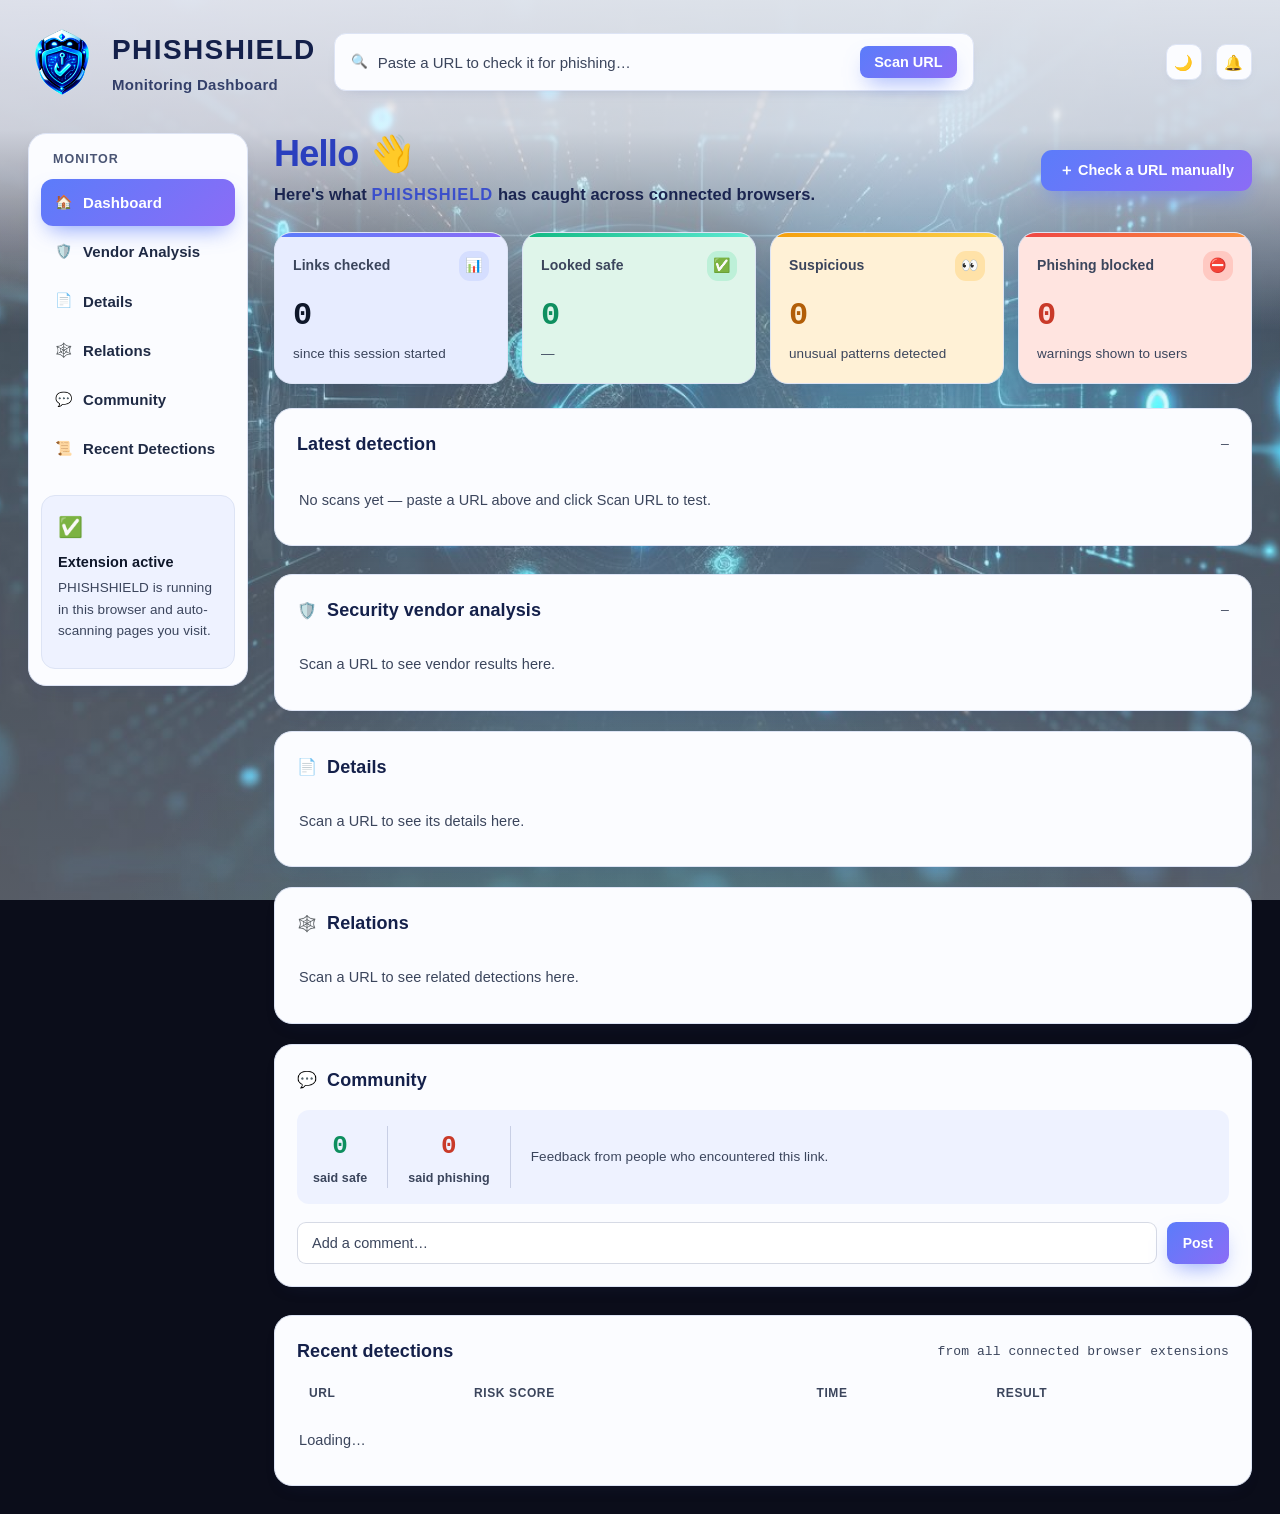
==== public/index.html @ 0e24ddd4 "Fix VirusTotal router and ignore secrets" ====
<!DOCTYPE html>
<html lang="en">
<head>
<meta charset="UTF-8">
<meta name="viewport" content="width=device-width, initial-scale=1">
<title>PhishShield — Monitoring Dashboard</title>
<link rel="icon" type="image/png" href="icons/icon48.png">
<style>
  :root{
    --bg: #F7F8FB;
    --panel: #FFFFFF;
    --panel-soft: #F1F3F8;
    --line: #E6E9F0;
    --text: #23262E;
    --text-dim: #8A90A0;
    --safe: #1FAE7A;
    --safe-bg: #E7F9F1;
    --warn: #E08A1E;
    --warn-bg: #FDF2E0;
    --danger: #E0503E;
    --danger-bg: #FCEAE7;
    --accent: #4C6FE0;
    --accent-bg: #EAEFFD;
    --sans: 'Inter', -apple-system, 'Segoe UI', sans-serif;
    --mono: 'JetBrains Mono', 'SF Mono', Consolas, monospace;
    --shadow: 0 1px 2px rgba(30,34,50,0.04), 0 8px 24px -12px rgba(30,34,50,0.10);
  }
  body.dark{
    --bg: #12131A;
    --panel: #1B1D27;
    --panel-soft: #23252F;
    --line: #2C2F3B;
    --text: #ECEDF3;
    --text-dim: #8B90A3;
    --safe: #3ECF8E;
    --safe-bg: #103826;
    --warn: #F2A93C;
    --warn-bg: #3A2A0E;
    --danger: #FF6B7A;
    --danger-bg: #3A151C;
    --accent: #7C8CF8;
    --accent-bg: #232A4D;
    --shadow: 0 1px 2px rgba(0,0,0,0.2), 0 8px 24px -12px rgba(0,0,0,0.5);
  }
  *{box-sizing:border-box; margin:0; padding:0;}
  body{
    background: var(--bg);
    color: var(--text);
    font-family: var(--sans);
    min-height:100vh;
    padding: 28px;
    -webkit-font-smoothing: antialiased;
    transition: background .2s ease, color .2s ease;
  }
  a{color:inherit;}

  .topbar{
    display:grid;
    grid-template-columns: 1fr minmax(0, 640px) 1fr;
    align-items:center;
    gap:18px;
    margin-bottom:36px;
  }
  .topbar .logo{ justify-self:start; }
  .logo{ display:flex; align-items:center; gap:10px; font-weight:800; font-size:16px; letter-spacing:-0.01em; white-space:nowrap; }

  /* Logo mark: shows your logo.png at full size, no gradient box behind it */
  .logo .mark{
    width:44px; height:44px; border-radius:10px;
    background:none;
    box-shadow:none;
    display:flex; align-items:center; justify-content:center;
    overflow:hidden;
    flex-shrink:0;
  }
  .logo .mark img{
    width:100%; height:100%;
    object-fit:contain;
    padding:0;
    display:block;
  }
  .logo .sub{ font-size:10.5px; font-weight:600; color:var(--text-dim); margin-top:-2px; }

  .search{
    width:100%; display:flex; align-items:center; gap:10px;
    background: var(--panel); border:1.5px solid var(--line); border-radius:12px;
    padding:12px 16px; font-size:13.5px; color: var(--text-dim); box-shadow: var(--shadow);
  }
  .search:focus-within{ border-color: var(--accent); }
  .search input{ flex:1; background:none; border:none; outline:none; color: var(--text); font-size:13.5px; font-family: var(--sans); }
  .search input::placeholder{ color: var(--text-dim); }
  .search button{
    background: var(--accent); color:#fff; border:none; border-radius:8px;
    padding:8px 14px; font-size:12.5px; font-weight:700; cursor:pointer;
  }
  .search button:disabled{ opacity:.6; cursor:default; }
  .topbar-right{ display:flex; align-items:center; gap:14px; justify-self:end; }
  .icon-btn{
    width:36px; height:36px; border-radius:10px; background:var(--panel); border:1.5px solid var(--line);
    display:flex; align-items:center; justify-content:center; font-size:15px; cursor:pointer; box-shadow: var(--shadow);
  }
  .avatar{
    width:36px; height:36px; border-radius:50%; background: linear-gradient(135deg,#6C8CF5,#4C6FE0);
    display:flex; align-items:center; justify-content:center; font-family:var(--mono); font-size:11px; font-weight:700; color:#fff;
  }

  .notif-wrap{ position:relative; }
  #notif-bell{ position:relative; }
  .notif-badge{
    position:absolute; top:-4px; right:-4px; min-width:16px; height:16px; padding:0 4px;
    border-radius:8px; background:var(--danger); color:#fff; font-size:9.5px; font-weight:800;
    display:flex; align-items:center; justify-content:center; line-height:1; box-shadow:0 0 0 2px var(--panel);
  }
  .notif-dropdown{
    display:none; position:absolute; top:44px; right:0; width:300px; max-height:380px; overflow-y:auto;
    background:var(--panel); border:1px solid var(--line); border-radius:14px; box-shadow:var(--shadow);
    z-index:50; padding:8px;
  }
  .notif-dropdown.open{ display:block; }
  .notif-hd{ font-size:10.5px; font-weight:800; color:var(--text-dim); text-transform:uppercase; letter-spacing:.05em; padding:6px 8px 10px 8px; }
  .notif-item{ display:flex; gap:10px; align-items:flex-start; padding:8px; border-radius:10px; cursor:pointer; }
  .notif-item:hover{ background:var(--panel-soft); }
  .notif-dot{ width:8px; height:8px; border-radius:50%; margin-top:5px; flex-shrink:0; }
  .notif-dot.safe{ background:var(--safe); }
  .notif-dot.warn{ background:var(--warn); }
  .notif-dot.danger{ background:var(--danger); }
  .notif-body{ min-width:0; }
  .notif-url{ font-family:var(--mono); font-size:11.5px; word-break:break-all; color:var(--text); }
  .notif-meta{ font-size:10.5px; color:var(--text-dim); margin-top:2px; }

  .layout{ display:grid; grid-template-columns: 220px 1fr; gap:26px; }

  .nav{ display:flex; flex-direction:column; gap:2px; }
  .nav-label{ font-size:10.5px; text-transform:uppercase; letter-spacing:0.09em; color: var(--text-dim); margin: 16px 0 8px 12px; font-weight:700; }
  .nav-label:first-child{ margin-top:0; }
  .nav-item{ display:flex; align-items:center; gap:10px; padding:10px 12px; border-radius:10px; font-size:13.5px; font-weight:500; color: var(--text-dim); cursor:pointer; }
  .nav-item .ic{ font-size:14px; width:18px; text-align:center; }
  .nav-item.active{ background: var(--accent-bg); color: var(--accent); font-weight:700; }
  .nav-item:hover:not(.active){ background: var(--panel-soft); color: var(--text); }

  .helper-card{
    margin-top:20px; padding:16px; border-radius:14px;
    background: linear-gradient(160deg, var(--accent-bg), var(--panel-soft)); border:1px solid var(--line);
  }
  .helper-card .emoji{ font-size:20px; margin-bottom:8px; }
  .helper-card .t{ font-size:12.5px; font-weight:700; margin-bottom:4px; color: var(--text); }
  .helper-card .d{ font-size:11.5px; color:var(--text-dim); line-height:1.5; margin-bottom:10px; }
  .helper-card button{ width:100%; padding:8px; border-radius:8px; border:none; background: var(--accent); color:#fff; font-size:12px; font-weight:600; cursor:pointer; }

  .main{ display:flex; flex-direction:column; gap:28px; }
  #dashboard-top{ display:flex; flex-direction:column; gap:24px; }

  .welcome{ display:flex; align-items:center; justify-content:space-between; gap:16px; }
  .welcome h1{ font-size:20px; font-weight:800; letter-spacing:-0.01em; }
  .welcome p{ font-size:13px; color:var(--text-dim); margin-top:3px; }
  .cta-btn{
    padding:11px 18px; border-radius:11px; border:none; background: var(--accent); color:#fff;
    font-size:13.5px; font-weight:700; cursor:pointer; box-shadow: 0 6px 16px -6px rgba(76,111,224,0.6);
  }

  .stat-row{ display:grid; grid-template-columns: repeat(4, 1fr); gap:14px; }
  .stat{ background: var(--panel); border:1px solid var(--line); border-radius:14px; padding:18px; box-shadow: var(--shadow); }
  .stat .top-row{ display:flex; align-items:center; justify-content:space-between; margin-bottom:10px; }
  .stat .lbl{ font-size:12px; color:var(--text-dim); font-weight:600; }
  .stat .badge{ width:30px; height:30px; border-radius:9px; display:flex; align-items:center; justify-content:center; font-size:14px; }
  .stat.total .badge{ background: var(--accent-bg); }
  .stat.safe .badge{ background: var(--safe-bg); }
  .stat.warn .badge{ background: var(--warn-bg); }
  .stat.danger .badge{ background: var(--danger-bg); }
  .stat .val{ font-family:var(--mono); font-size:25px; font-weight:800; }
  .stat.safe .val{ color: var(--safe); }
  .stat.warn .val{ color: var(--warn); }
  .stat.danger .val{ color: var(--danger); }
  .stat .sub{ font-size:11.5px; color:var(--text-dim); margin-top:4px; }

  .panel{ background: var(--panel); border:1px solid var(--line); border-radius:16px; padding:22px; box-shadow: var(--shadow); scroll-margin-top: 20px; }
  .panel-hd{ display:flex; align-items:center; justify-content:space-between; margin-bottom:18px; }
  .panel-hd h2{ font-size:15px; font-weight:800; }
  .panel-hd .meta{ font-size:11.5px; color:var(--text-dim); font-family:var(--mono); }

  .empty-state{ font-size:12.5px; color: var(--text-dim); padding: 10px 2px; }

  .report-grid{ display:grid; grid-template-columns: 190px 1fr; gap:26px; }
  .ring-wrap{ display:flex; flex-direction:column; align-items:center; gap:12px; }
  .ring{ position:relative; width:148px; height:148px; }
  .ring svg{ transform: rotate(-90deg); }
  .ring-txt{ position:absolute; inset:0; display:flex; flex-direction:column; align-items:center; justify-content:center; }
  .ring-txt .n{ font-family:var(--mono); font-size:23px; font-weight:800; }
  .ring-txt .d{ font-size:10px; color:var(--text-dim); margin-top:2px; text-align:center; }
  .verdict{ font-size:12px; font-weight:700; padding:6px 14px; border-radius:20px; }

  .url-meta{ display:flex; flex-direction:column; gap:12px; }
  .url-meta .name{ font-family:var(--mono); font-size:13.5px; font-weight:700; word-break:break-all; background:var(--panel-soft); padding:10px 14px; border-radius:10px; }
  .ai-box{
    font-size:12.5px; color: var(--text); background: var(--accent-bg); border-radius:10px; padding:12px 14px; line-height:1.55;
    border-left:3px solid var(--accent);
  }
  .ai-box .ai-tag{ font-size:10px; font-weight:800; color:var(--accent); text-transform:uppercase; letter-spacing:.05em; margin-bottom:5px; display:block; }

  .kv-grid{ display:grid; grid-template-columns: 1fr 1fr; gap:10px 24px; margin-top:2px; }
  .kv{ display:flex; flex-direction:column; gap:3px; }
  .kv .k{ font-size:10.5px; color:var(--text-dim); text-transform:uppercase; letter-spacing:.04em; font-weight:600; }
  .kv .v{ font-family:var(--mono); font-size:12.5px; color:var(--text); word-break:break-all; }

  .tags{ display:flex; gap:6px; flex-wrap:wrap; }
  .tag{ font-size:10.5px; font-weight:600; padding:4px 10px; border-radius:7px; background: var(--panel-soft); color:var(--text-dim); }
  .tag.flag{ background: var(--danger-bg); color: var(--danger); }

  .section-list{ display:flex; flex-direction:column; gap:20px; }
  .section-block{ background: var(--panel); border:1px solid var(--line); border-radius:16px; padding:22px; box-shadow: var(--shadow); scroll-margin-top: 20px; }
  .page-hidden{ display:none !important; }
  .section-block-hd{ display:flex; align-items:center; gap:10px; margin-bottom:16px; }
  .section-block-hd .ic{ font-size:16px; }
  .section-block-hd h2{ font-size:15px; font-weight:800; }
  .section-block-hd .meta{ font-size:11.5px; color:var(--text-dim); font-family:var(--mono); margin-left:auto; }

  .engine-grid{ display:grid; grid-template-columns: repeat(3, 1fr); gap:10px; }
  .engine{ background: var(--panel-soft); border-radius:11px; padding:12px 14px; display:flex; align-items:center; justify-content:space-between; gap:8px; }
  .engine .ename{ font-size:12.5px; font-weight:600; color: var(--text); }
  .engine .estatus{ font-family:var(--mono); font-size:10.5px; font-weight:600; }
  .engine.clean{ background: var(--safe-bg); }
  .engine.clean .estatus{ color: var(--safe); }
  .engine.flagged{ background: var(--danger-bg); }
  .engine.flagged .estatus{ color: var(--danger); }
  .engine.unrated .estatus{ color: var(--text-dim); }

  .community-summary{ display:flex; align-items:center; gap:20px; padding:16px; background: var(--panel-soft); border-radius:12px; margin-bottom:18px; }
  .vote-box{ text-align:center; }
  .vote-box .n{ font-family:var(--mono); font-size:22px; font-weight:800; }
  .vote-box.up .n{ color: var(--safe); }
  .vote-box.down .n{ color: var(--danger); }
  .vote-box .l{ font-size:10.5px; color:var(--text-dim); font-weight:600; margin-top:2px; }
  .vote-divider{ width:1px; align-self:stretch; background:var(--line); }
  .community-note{ font-size:12px; color:var(--text-dim); line-height:1.5; }
  .comment{ display:flex; gap:12px; padding:14px 0; border-bottom:1px solid var(--line); }
  .comment:last-child{ border-bottom:none; padding-bottom:0; }
  .comment .cav{ width:32px; height:32px; border-radius:50%; flex-shrink:0; display:flex; align-items:center; justify-content:center; font-family:var(--mono); font-size:10.5px; font-weight:700; color:#fff; }
  .comment .body{ flex:1; }
  .comment .hd{ display:flex; align-items:center; gap:8px; margin-bottom:4px; }
  .comment .who{ font-size:12.5px; font-weight:700; }
  .comment .when{ font-size:11px; color:var(--text-dim); }
  .comment .txt{ font-size:12.5px; color:var(--text); line-height:1.5; }
  .comment-form{ display:flex; gap:10px; margin-top:16px; }
  .comment-form input{ flex:1; padding:10px 14px; border-radius:9px; border:1.5px solid var(--line); font-size:12.5px; font-family:var(--sans); outline:none; }
  .comment-form input:focus{ border-color: var(--accent); }
  .comment-form button{ background: var(--accent); color:#fff; border:none; border-radius:9px; padding:0 16px; font-size:12.5px; font-weight:700; cursor:pointer; }

  .details-grid{ display:grid; grid-template-columns: 1fr 1fr; gap:14px 32px; }
  .detail-row{ display:flex; justify-content:space-between; gap:16px; padding:11px 0; border-bottom:1px solid var(--line); }
  .detail-row .k{ font-size:12.5px; color:var(--text-dim); font-weight:600; }
  .detail-row .v{ font-size:12.5px; font-family:var(--mono); text-align:right; word-break:break-all; }
  .section-sub{ font-size:12.5px; font-weight:800; color:var(--text); margin:20px 0 10px; }
  .section-sub:first-child{ margin-top:0; }

  .relation-group{ margin-bottom:18px; }
  .relation-group:last-child{ margin-bottom:0; }
  .relation-hd{ display:flex; align-items:center; justify-content:space-between; margin-bottom:10px; }
  .relation-hd .t{ font-size:12.5px; font-weight:700; }
  .relation-hd .c{ font-size:11px; color:var(--text-dim); background:var(--panel-soft); padding:2px 9px; border-radius:20px; font-weight:600; }
  .rel-item{ display:flex; align-items:center; justify-content:space-between; padding:11px 14px; background: var(--panel-soft); border-radius:10px; margin-bottom:6px; }
  .rel-item .left{ display:flex; align-items:center; gap:10px; font-size:12px; font-family:var(--mono); }
  .rel-item .ic{ font-size:14px; }
  .rel-item .badge{ font-size:10.5px; font-weight:700; padding:3px 9px; border-radius:20px; }

  table{ width:100%; border-collapse: collapse; }
  th{ text-align:left; font-size:10.5px; text-transform:uppercase; letter-spacing:.05em; color:var(--text-dim); font-weight:700; padding:0 12px 12px 12px; }
  td{ padding:13px 12px; font-size:12.5px; vertical-align:middle; }
  tbody tr:hover{ background: var(--panel-soft); cursor:pointer; }
  td.mono{ font-family:var(--mono); color:var(--text-dim); font-size:11px; }
  .pill{ display:inline-flex; align-items:center; gap:6px; font-family:var(--mono); font-size:11px; font-weight:700; padding:4px 10px; border-radius:20px; }
  .pill .icn{ width:6px; height:6px; border-radius:50%; }
  .pill.safe{ background: var(--safe-bg); color:var(--safe); }
  .pill.safe .icn{ background:var(--safe); }
  .pill.warn{ background: var(--warn-bg); color:var(--warn); }
  .pill.warn .icn{ background:var(--warn); }
  .pill.danger{ background: var(--danger-bg); color:var(--danger); }
  .pill.danger .icn{ background:var(--danger); }
  tbody tr.selected{ background: var(--accent-bg); }

  .empty-tip{ display:flex; align-items:center; gap:10px; font-size:12px; color: var(--text-dim); background: var(--panel-soft); border-radius:10px; padding:12px 14px; margin-top:14px; }

  @media (max-width: 880px){
    .topbar{ grid-template-columns: 1fr auto; }
    .topbar .search{ grid-column: 1 / -1; grid-row: 2; }
    .layout{ grid-template-columns: 1fr; }
    .nav{ flex-direction:row; overflow-x:auto; }
    .helper-card{ display:none; }
    .report-grid, .details-grid{ grid-template-columns: 1fr; }
    .engine-grid{ grid-template-columns: 1fr 1fr; }
    .stat-row{ grid-template-columns: 1fr 1fr; }
    .welcome{ flex-direction:column; align-items:flex-start; gap:12px; }
  }

  /* ===== Wallpaper + light / dark glass theme ===== */
  html{ background:#0b0d1a; }

  /* LIGHT theme values */
  :root{
    --on-bg:#1B2233;  --on-bg-dim:#56607A;
    --veil-top:rgba(244,247,255,0.55);  --veil-bot:rgba(226,234,252,0.85);
    --glass:rgba(255,255,255,0.58);     --glass-line:rgba(255,255,255,0.80);
    --glass-shadow:0 12px 32px -16px rgba(30,50,110,0.40);
    --dropdown:rgba(255,255,255,0.95);
    --line:rgba(60,80,140,0.15);
    --panel-soft:rgba(76,111,224,0.07);
    --safe-bg:rgba(31,174,122,0.14);  --warn-bg:rgba(224,138,30,0.15);
    --danger-bg:rgba(224,80,62,0.13); --accent-bg:rgba(76,111,224,0.13);
    --nav-hover:rgba(76,111,224,0.10);
    --nav-active-bg:rgba(76,111,224,0.16); --nav-active:#3555C8;
  }
  /* DARK theme values */
  body.dark{
    --on-bg:#F2F3FA;  --on-bg-dim:#B7BCD2;
    --veil-top:rgba(5,9,20,0.30);  --veil-bot:rgba(5,9,20,0.72);
    --glass:rgba(14,19,34,0.55);   --glass-line:rgba(255,255,255,0.14);
    --glass-shadow:0 14px 34px -14px rgba(0,0,0,0.65);
    --dropdown:rgba(18,22,38,0.96);
    --line:rgba(255,255,255,0.13);
    --panel-soft:rgba(255,255,255,0.06);
    --safe-bg:rgba(62,207,142,0.16);  --warn-bg:rgba(242,169,60,0.16);
    --danger-bg:rgba(255,107,122,0.16); --accent-bg:rgba(124,140,248,0.20);
    --nav-hover:rgba(255,255,255,0.08);
    --nav-active-bg:rgba(124,140,248,0.22); --nav-active:#ffffff;
  }

  /* The wallpaper: body itself must be transparent or it hides the image */
  body{ background:transparent; }
  body::before{
    content:""; position:fixed; inset:0; z-index:-1;
    background:
      linear-gradient(180deg, var(--veil-top) 0%, var(--veil-bot) 100%),
      url('icons/bgg_db.jpg') center / cover no-repeat;
    transition:background .3s ease;
  }

  /* Text that sits directly on the wallpaper */
  .logo, .welcome h1{ color:var(--on-bg); }
  .logo .sub, .welcome p, .nav-label, .nav-item{ color:var(--on-bg-dim); }
  .nav-item:hover:not(.active){ background:var(--nav-hover); color:var(--on-bg); }
  .nav-item.active{
    background:var(--nav-active-bg); color:var(--nav-active);
    box-shadow:inset 0 0 0 1px var(--glass-line);
  }

  /* Frosted glass surfaces */
  .stat, .panel, .section-block, .search, .icon-btn, .helper-card{
    background:var(--glass);
    border:1px solid var(--glass-line);
    box-shadow:var(--glass-shadow), inset 0 1px 0 rgba(255,255,255,0.18);
    -webkit-backdrop-filter:blur(18px) saturate(150%);
    backdrop-filter:blur(18px) saturate(150%);
  }
  .stat, .panel, .section-block{ border-radius:18px; }
  .stat{ transition:transform .18s ease; }
  .stat:hover{ transform:translateY(-2px); }
  .helper-card{ margin-top:20px; }
  .notif-dropdown{
    background:var(--dropdown); border:1px solid var(--glass-line);
    -webkit-backdrop-filter:blur(18px); backdrop-filter:blur(18px);
  }

  /* Numbers */
  body.dark .stat.safe .val{ text-shadow:0 0 18px rgba(62,207,142,0.45); }
  body.dark .stat.warn .val{ text-shadow:0 0 18px rgba(242,169,60,0.40); }
  body.dark .stat.danger .val{ text-shadow:0 0 18px rgba(255,107,122,0.45); }

  /* Inputs and buttons */
  .search:focus-within{ border-color:var(--accent); box-shadow:0 0 0 4px var(--accent-bg), var(--glass-shadow); }
  .comment-form input{ background:var(--panel-soft); color:var(--text); border-color:var(--line); }
  .comment-form input::placeholder{ color:var(--text-dim); }
  .search button, .cta-btn, .comment-form button, .helper-card button{
    background:linear-gradient(135deg,#7C8CF8,#4C6FE0);
    box-shadow:0 6px 18px -6px rgba(76,111,224,0.7);
    transition:filter .15s ease, transform .15s ease;
  }
  .search button:hover, .cta-btn:hover, .comment-form button:hover, .helper-card button:hover{
    filter:brightness(1.08); transform:translateY(-1px);
  }
  *{ scrollbar-width:thin; scrollbar-color:var(--line) transparent; }

  @supports not ((backdrop-filter:blur(1px)) or (-webkit-backdrop-filter:blur(1px))){
    .stat, .panel, .section-block, .search, .icon-btn, .helper-card{ background:var(--dropdown); }
  }
  /* ===== Readability: clearer, bigger, higher-contrast text ===== */
  body{ font-size:15px; line-height:1.55; letter-spacing:0.005em; }

  /* Stronger contrast for secondary text */
  :root{
    --text:#141A2A;  --text-dim:#465066;
    --on-bg:#111827; --on-bg-dim:#3A4560;
    --glass:rgba(255,255,255,0.74);
  }
  body.dark{
    --text:#F5F7FC;  --text-dim:#C3C9DC;
    --on-bg:#FFFFFF; --on-bg-dim:#D5DAEA;
    --glass:rgba(11,16,30,0.70);
  }
  body.dark .logo, body.dark .welcome h1, body.dark .welcome p,
  body.dark .nav-label, body.dark .nav-item{ text-shadow:0 1px 8px rgba(0,0,0,0.65); }

  /* Header and sidebar */
  .logo{ font-size:18px; }
  .logo .sub{ font-size:12.5px; font-weight:600; }
  .nav-label{ font-size:12.5px; letter-spacing:0.08em; }
  .nav-item{ font-size:15px; font-weight:600; padding:12px 14px; }
  .nav-item.active{ font-weight:800; }
  .search input{ font-size:15px; }
  .search button, .cta-btn{ font-size:14.5px; }
  .helper-card .t{ font-size:14.5px; }
  .helper-card .d{ font-size:13.5px; line-height:1.6; }

  /* Greeting */
  .welcome h1{ font-size:28px; }
  .welcome p{ font-size:15.5px; }

  /* Stat cards */
  .stat .lbl{ font-size:14px; font-weight:700; }
  .stat .val{ font-size:32px; }
  .stat .sub{ font-size:13.5px; }

  /* Panels and sections */
  .panel-hd h2, .section-block-hd h2{ font-size:18px; }
  .panel-hd .meta, .section-block-hd .meta{ font-size:13px; }
  .empty-state{ font-size:14.5px; padding:12px 2px; }
  .empty-tip{ font-size:13.5px; }

  /* Report / details */
  .verdict{ font-size:14px; }
  .url-meta .name{ font-size:15px; }
  .ai-box{ font-size:14.5px; line-height:1.65; }
  .ai-box .ai-tag{ font-size:12px; }
  .kv .k{ font-size:12px; }
  .kv .v{ font-size:14px; }
  .tag{ font-size:12.5px; padding:5px 11px; }
  .detail-row .k, .detail-row .v{ font-size:14px; }
  .section-sub{ font-size:14.5px; }
  .relation-hd .t{ font-size:14.5px; }
  .relation-hd .c{ font-size:12.5px; }
  .rel-item .left{ font-size:13.5px; }
  .rel-item .badge{ font-size:12px; }

  /* Vendors */
  .engine .ename{ font-size:14px; }
  .engine .estatus{ font-size:12.5px; }

  /* Community */
  .vote-box .n{ font-size:26px; }
  .vote-box .l{ font-size:12.5px; }
  .community-note{ font-size:13.5px; }
  .comment .who{ font-size:14px; }
  .comment .when{ font-size:12.5px; }
  .comment .txt{ font-size:14.5px; line-height:1.6; }
  .comment-form input{ font-size:14.5px; padding:12px 14px; }
  .comment-form button{ font-size:14px; }

  /* Table */
  th{ font-size:12px; padding-bottom:14px; }
  td{ font-size:14px; padding:15px 12px; }
  td.mono{ font-size:13px; }
  .pill{ font-size:12.5px; padding:5px 12px; }

  /* Notifications */
  .notif-hd{ font-size:12px; }
  .notif-url{ font-size:13px; }
  .notif-meta{ font-size:12px; }

  /* Keyboard focus is clearly visible */
  button:focus-visible, input:focus-visible, .nav-item:focus-visible, .icon-btn:focus-visible{
    outline:3px solid var(--accent); outline-offset:2px;
  }

  /* ===== Light theme: clear, high-contrast, easy to read ===== */
  body:not(.dark){
    --veil-top:rgba(246,249,255,0.72);  --veil-bot:rgba(232,238,250,0.90);
    --glass:rgba(255,255,255,0.94);     --glass-line:rgba(30,50,110,0.14);
    --glass-shadow:0 6px 20px -8px rgba(30,50,110,0.28);
    --line:rgba(30,50,110,0.18);
    --text:#0F172A;   --text-dim:#3B455C;
    --on-bg:#0F172A;  --on-bg-dim:#2B3550;
    --panel-soft:#EDF1FB;
    --accent:#3556D6;  --accent-bg:#E3EAFE;
    --safe:#0E8F5F;    --safe-bg:#DDF5EB;
    --warn:#B25E08;    --warn-bg:#FCEBD0;
    --danger:#C93A29;  --danger-bg:#FBE1DC;
  }

  /* Sidebar becomes its own solid card so links are easy to read */
  body:not(.dark) .nav{
    align-self:start;
    background:var(--glass);
    border:1px solid var(--glass-line);
    border-radius:18px;
    padding:16px 12px;
    box-shadow:var(--glass-shadow);
  }
  body:not(.dark) .nav-label{ color:#4A5574; }
  body:not(.dark) .nav-item{ color:#1F2A44; }
  body:not(.dark) .nav-item:hover:not(.active){ background:#E9EEFC; color:#0F172A; }
  body:not(.dark) .nav-item.active{
    background:#3556D6; color:#FFFFFF; box-shadow:0 6px 14px -6px rgba(53,86,214,0.7);
  }
  body:not(.dark) .helper-card{
    background:var(--panel-soft); box-shadow:none;
    -webkit-backdrop-filter:none; backdrop-filter:none;
  }
  .nav-item .ic{ opacity:1; }

  /* Header text on the wallpaper */
  body:not(.dark) .logo, body:not(.dark) .welcome h1{ color:#0F172A; text-shadow:none; }
  body:not(.dark) .logo .sub, body:not(.dark) .welcome p{ color:#2B3550; text-shadow:none; }

  /* Cards, buttons, badges */
  body:not(.dark) .stat, body:not(.dark) .panel, body:not(.dark) .section-block{
    -webkit-backdrop-filter:blur(8px); backdrop-filter:blur(8px);
  }
  body:not(.dark) .search, body:not(.dark) .icon-btn{ background:#FFFFFF; border-color:var(--glass-line); }
  body:not(.dark) .search button, body:not(.dark) .cta-btn,
  body:not(.dark) .comment-form button, body:not(.dark) .helper-card button{
    background:#3556D6; color:#FFFFFF; box-shadow:0 6px 14px -6px rgba(53,86,214,0.6);
  }
  body:not(.dark) .stat .badge{ box-shadow:inset 0 0 0 1px var(--line); }
  body:not(.dark) .notif-badge{ box-shadow:0 0 0 2px #FFFFFF; }
  body:not(.dark) .comment-form input{ background:#FFFFFF; border-color:var(--line); }
  body:not(.dark) tbody tr:hover{ background:var(--panel-soft); }

  /* ===== Dark theme: lighter, brighter, easier to see ===== */
  body.dark{
    --veil-top:rgba(8,20,44,0.10);   --veil-bot:rgba(6,14,32,0.50);
    --glass:rgba(34,54,100,0.52);    --glass-line:rgba(150,190,255,0.30);
    --glass-shadow:0 12px 30px -12px rgba(0,10,40,0.60), 0 0 0 1px rgba(90,150,255,0.06);
    --line:rgba(150,190,255,0.22);
    --panel-soft:rgba(140,180,255,0.12);
    --dropdown:rgba(22,36,72,0.97);
    --accent:#8FA3FF;
    --safe:#4FE3A6;  --warn:#FFC061;  --danger:#FF8592;
  }
  body.dark .stat, body.dark .panel, body.dark .section-block,
  body.dark .search, body.dark .icon-btn, body.dark .helper-card{
    background:linear-gradient(160deg, rgba(58,86,150,0.58), rgba(26,42,86,0.50));
    -webkit-backdrop-filter:blur(12px) saturate(150%);
    backdrop-filter:blur(12px) saturate(150%);
  }
  body.dark .helper-card{ box-shadow:none; }

  /* Sidebar as a visible glass card */
  body.dark .nav{
    align-self:start;
    background:linear-gradient(160deg, rgba(58,86,150,0.50), rgba(26,42,86,0.44));
    border:1px solid var(--glass-line);
    border-radius:18px;
    padding:16px 12px;
    box-shadow:var(--glass-shadow);
    -webkit-backdrop-filter:blur(12px); backdrop-filter:blur(12px);
  }
  body.dark .nav-item.active{
    background:linear-gradient(135deg,#6F82F5,#4C6FE0); color:#fff;
    box-shadow:0 6px 16px -6px rgba(76,111,224,0.8);
  }
  body.dark .nav-item:hover:not(.active){ background:rgba(150,190,255,0.16); color:#fff; }
  body.dark .helper-card{ background:rgba(140,180,255,0.12); }

  /* Buttons and inputs pop more */
  body.dark .search:focus-within{ border-color:#8FA3FF; box-shadow:0 0 0 4px rgba(143,163,255,0.25); }
  body.dark .comment-form input{ background:rgba(10,20,50,0.35); border-color:var(--line); }
  body.dark tbody tr:hover{ background:rgba(140,180,255,0.14); }

  /* ===== Light theme: soft aurora glass (pretty version) ===== */
  body:not(.dark)::before{
    background:
      radial-gradient(900px 500px at 8% 0%,   rgba(139,108,246,0.30), transparent 60%),
      radial-gradient(800px 500px at 100% 10%, rgba(76,141,255,0.30), transparent 60%),
      radial-gradient(900px 600px at 50% 110%, rgba(45,212,191,0.22), transparent 60%),
      linear-gradient(180deg, rgba(240,246,255,0.50) 0%, rgba(228,236,252,0.70) 100%),
      url('icons/bgg_db.jpg') center / cover no-repeat;
  }

  /* Glass cards with a soft blue tint and coloured shadow */
  body:not(.dark) .stat, body:not(.dark) .panel, body:not(.dark) .section-block{
    background:linear-gradient(160deg, rgba(255,255,255,0.90), rgba(236,243,255,0.74));
    border:1px solid rgba(255,255,255,0.95);
    box-shadow:0 18px 40px -18px rgba(60,90,200,0.38), 0 2px 6px rgba(60,90,200,0.06);
    -webkit-backdrop-filter:blur(16px) saturate(160%);
    backdrop-filter:blur(16px) saturate(160%);
  }
  body:not(.dark) .stat{ overflow:hidden; position:relative; }
  body:not(.dark) .stat::after{
    content:""; position:absolute; left:0; right:0; top:0; height:4px;
    background:linear-gradient(90deg, #5B7CFA, #8B6CF6);
  }
  body:not(.dark) .stat.safe::after{   background:linear-gradient(90deg, #10B981, #5EEAD4); }
  body:not(.dark) .stat.warn::after{   background:linear-gradient(90deg, #F59E0B, #FCD34D); }
  body:not(.dark) .stat.danger::after{ background:linear-gradient(90deg, #EF4444, #FB923C); }
  body:not(.dark) .stat:hover{
    transform:translateY(-3px);
    box-shadow:0 24px 44px -18px rgba(60,90,200,0.48), 0 2px 6px rgba(60,90,200,0.08);
  }
  body:not(.dark) .stat .badge{ box-shadow:none; border-radius:11px; }

  /* Sidebar */
  body:not(.dark) .nav{
    background:linear-gradient(170deg, rgba(255,255,255,0.92), rgba(232,240,255,0.78));
    border:1px solid rgba(255,255,255,0.95);
    box-shadow:0 18px 40px -18px rgba(60,90,200,0.38);
    -webkit-backdrop-filter:blur(16px); backdrop-filter:blur(16px);
  }
  body:not(.dark) .nav-item{ border-radius:12px; transition:background .15s ease, transform .15s ease; }
  body:not(.dark) .nav-item:hover:not(.active){ background:rgba(91,124,250,0.12); transform:translateX(2px); }
  body:not(.dark) .nav-item.active{
    background:linear-gradient(135deg,#5B7CFA,#8B6CF6);
    box-shadow:0 10px 22px -8px rgba(91,124,250,0.75);
  }
  body:not(.dark) .helper-card{
    background:linear-gradient(160deg, #E8EEFF, #F1EAFF);
    border:1px solid rgba(139,108,246,0.20);
  }

  /* Top bar */
  body:not(.dark) .search{
    background:rgba(255,255,255,0.92);
    border:1px solid rgba(255,255,255,1);
    box-shadow:0 14px 34px -16px rgba(60,90,200,0.45);
  }
  body:not(.dark) .search:focus-within{ box-shadow:0 0 0 4px rgba(91,124,250,0.22), 0 14px 34px -16px rgba(60,90,200,0.45); }
  body:not(.dark) .icon-btn{
    background:rgba(255,255,255,0.92); border:1px solid #fff;
    box-shadow:0 8px 20px -10px rgba(60,90,200,0.45);
  }

  /* Buttons */
  body:not(.dark) .search button, body:not(.dark) .cta-btn,
  body:not(.dark) .comment-form button, body:not(.dark) .helper-card button{
    background:linear-gradient(135deg,#5B7CFA,#8B6CF6);
    box-shadow:0 10px 22px -8px rgba(91,124,250,0.7);
  }

  /* Headings on the aurora background */
  body:not(.dark) .welcome h1{ color:#14204A; }
  body:not(.dark) .welcome p{ color:#34406A; }
  body:not(.dark) .logo{ color:#14204A; }
  body:not(.dark) .logo .sub{ color:#34406A; }

  /* Inner bits */
  body:not(.dark) .url-meta .name, body:not(.dark) .community-summary,
  body:not(.dark) .rel-item, body:not(.dark) .empty-tip{ background:rgba(91,124,250,0.08); }
  body:not(.dark) .ai-box{ background:linear-gradient(135deg, rgba(91,124,250,0.12), rgba(139,108,246,0.10)); }
  body:not(.dark) .notif-dropdown{ background:rgba(255,255,255,0.97); box-shadow:0 20px 44px -16px rgba(60,90,200,0.45); }

  /* ===== Coloured stat cards (light + dark) and brand name ===== */
  .stat{ position:relative; overflow:hidden; }
  .stat::after{
    content:""; position:absolute; left:0; right:0; top:0; height:4px;
    background:linear-gradient(90deg, #5B7CFA, #8B6CF6);
  }
  .stat.safe::after{   background:linear-gradient(90deg, #10B981, #5EEAD4); }
  .stat.warn::after{   background:linear-gradient(90deg, #F59E0B, #FCD34D); }
  .stat.danger::after{ background:linear-gradient(90deg, #EF4444, #FB923C); }
  .stat .badge{ border-radius:11px; }

  /* Dark: each card gets a soft glow of its own colour */
  body.dark .stat.total{  background:linear-gradient(160deg, rgba(110,130,255,0.30), rgba(26,42,86,0.52)); }
  body.dark .stat.safe{   background:linear-gradient(160deg, rgba(52,211,153,0.28),  rgba(26,42,86,0.52)); }
  body.dark .stat.warn{   background:linear-gradient(160deg, rgba(251,191,36,0.24),  rgba(26,42,86,0.52)); }
  body.dark .stat.danger{ background:linear-gradient(160deg, rgba(248,113,113,0.28), rgba(26,42,86,0.52)); }
  body.dark .stat.total  .badge{ background:rgba(143,163,255,0.28); }
  body.dark .stat.safe   .badge{ background:rgba(79,227,166,0.26); }
  body.dark .stat.warn   .badge{ background:rgba(255,192,97,0.26); }
  body.dark .stat.danger .badge{ background:rgba(255,133,146,0.26); }
  body.dark .stat:hover{ transform:translateY(-3px); border-color:rgba(190,215,255,0.5); }

  /* Light: tinted cards, more colour */
  body:not(.dark) .stat.total{  background:linear-gradient(160deg, rgba(255,255,255,0.92), rgba(214,224,255,0.80)); }
  body:not(.dark) .stat.safe{   background:linear-gradient(160deg, rgba(255,255,255,0.92), rgba(203,247,226,0.82)); }
  body:not(.dark) .stat.warn{   background:linear-gradient(160deg, rgba(255,255,255,0.92), rgba(255,236,196,0.85)); }
  body:not(.dark) .stat.danger{ background:linear-gradient(160deg, rgba(255,255,255,0.92), rgba(255,215,210,0.85)); }
  body:not(.dark) .stat.total  .badge{ background:#D5DEFF; }
  body:not(.dark) .stat.safe   .badge{ background:#BDF0D8; }
  body:not(.dark) .stat.warn   .badge{ background:#FFE2A8; }
  body:not(.dark) .stat.danger .badge{ background:#FFC9C2; }
  body:not(.dark) .section-block-hd h2, body:not(.dark) .panel-hd h2{ color:#14204A; }
  body:not(.dark) .section-block, body:not(.dark) .panel{
    background:linear-gradient(160deg, rgba(255,255,255,0.92), rgba(226,235,255,0.80));
  }

  /* Brand name */
  .logo{ font-size:20px; font-weight:800; letter-spacing:-0.01em; }
  .logo .sub{ letter-spacing:0.02em; }

  /* ===== "Check a URL manually" highlight ===== */
  .search.pulse{ animation:searchPulse 1.8s ease-out 1; }
  @keyframes searchPulse{
    0%   { box-shadow:0 0 0 0 rgba(124,140,248,0.75); transform:scale(1); }
    25%  { box-shadow:0 0 0 8px rgba(124,140,248,0.35); transform:scale(1.015); }
    100% { box-shadow:0 0 0 18px rgba(124,140,248,0); transform:scale(1); }
  }

  /* Brand name in capitals */
  .logo{ letter-spacing:0.04em; }
  .logo .sub{ letter-spacing:0.02em; font-weight:600; }

  /* Greeting: plain text (no box), white with a soft shadow so it reads on the wallpaper */
  body:not(.dark) .welcome h1, body.dark .welcome h1{
    color:#FFFFFF; font-size:36px; font-weight:900; letter-spacing:-0.02em; line-height:1.15;
    text-shadow:0 2px 14px rgba(15,23,60,0.65), 0 1px 3px rgba(15,23,60,0.55);
  }
  body:not(.dark) .welcome p, body.dark .welcome p{
    color:#FFFFFF; font-size:16.5px; font-weight:600; margin-top:8px;
    text-shadow:0 2px 12px rgba(15,23,60,0.70), 0 1px 3px rgba(15,23,60,0.55);
  }
  body:not(.dark) .welcome p::before{ display:none; }
  .welcome .brand-word{ font-weight:900; letter-spacing:0.06em; color:#FFFFFF; }

  /* Light theme: pale sky behind the greeting, coloured text on top (dark mode keeps white text) */
  body:not(.dark)::before{
    background:
      linear-gradient(180deg, rgba(243,247,255,0.96) 0px, rgba(243,247,255,0.90) 220px, rgba(243,247,255,0) 460px),
      radial-gradient(900px 500px at 8% 0%,   rgba(139,108,246,0.22), transparent 60%),
      radial-gradient(800px 500px at 100% 10%, rgba(76,141,255,0.22), transparent 60%),
      radial-gradient(900px 600px at 50% 110%, rgba(45,212,191,0.22), transparent 60%),
      linear-gradient(180deg, rgba(240,246,255,0.50) 0%, rgba(228,236,252,0.70) 100%),
      url('icons/bgg_db.jpg') center / cover no-repeat;
  }
  body:not(.dark) .welcome h1{
    color:#3B4FCB; text-shadow:none;
    background:linear-gradient(90deg, #2F45C4 0%, #6D4BEA 60%, #A855F7 100%);
    -webkit-background-clip:text; background-clip:text;
    -webkit-text-fill-color:transparent;
    display:inline-block;
  }
  body:not(.dark) .welcome p{ color:#1B2550; text-shadow:none; font-weight:600; }
  body:not(.dark) .welcome .brand-word{ color:#3B4FCB; }
  body:not(.dark) .logo{ color:#14204A; }
  body:not(.dark) .logo .sub{ color:#34406A; }

  /* Light theme v2: wallpaper clearly visible, text still readable */
  body:not(.dark)::before{
    background:
      linear-gradient(180deg, rgba(243,247,255,0.88) 0px, rgba(243,247,255,0.78) 130px, rgba(243,247,255,0) 330px),
      radial-gradient(900px 500px at 8% 0%,   rgba(139,108,246,0.18), transparent 60%),
      radial-gradient(800px 500px at 100% 10%, rgba(76,141,255,0.18), transparent 60%),
      radial-gradient(900px 600px at 50% 110%, rgba(45,212,191,0.20), transparent 60%),
      linear-gradient(180deg, rgba(238,245,255,0.22) 0%, rgba(214,228,252,0.40) 100%),
      url('icons/bgg_db.jpg') center / cover no-repeat;
  }
  /* Glass cards let the picture show through */
  body:not(.dark) .panel, body:not(.dark) .section-block{
    background:linear-gradient(160deg, rgba(255,255,255,0.74), rgba(226,236,255,0.58));
  }
  body:not(.dark) .stat.total{  background:linear-gradient(160deg, rgba(255,255,255,0.78), rgba(205,217,255,0.66)); }
  body:not(.dark) .stat.safe{   background:linear-gradient(160deg, rgba(255,255,255,0.78), rgba(190,244,220,0.66)); }
  body:not(.dark) .stat.warn{   background:linear-gradient(160deg, rgba(255,255,255,0.78), rgba(255,231,180,0.68)); }
  body:not(.dark) .stat.danger{ background:linear-gradient(160deg, rgba(255,255,255,0.78), rgba(255,208,202,0.68)); }
  body:not(.dark) .nav{
    background:linear-gradient(170deg, rgba(255,255,255,0.80), rgba(226,236,255,0.64));
  }
  /* Greeting: solid colour so the wave emoji keeps its own colours */
  body:not(.dark) .welcome h1{
    background:none; -webkit-background-clip:border-box; background-clip:border-box;
    -webkit-text-fill-color:currentColor; color:#2A3FBE;
  }

  /* ===== Matte cards: solid, flat, no glass shine ===== */
  body.dark .stat, body.dark .panel, body.dark .section-block, body.dark .nav,
  body.dark .search, body.dark .icon-btn, body.dark .helper-card,
  body:not(.dark) .stat, body:not(.dark) .panel, body:not(.dark) .section-block, body:not(.dark) .nav,
  body:not(.dark) .search, body:not(.dark) .icon-btn{
    -webkit-backdrop-filter:none; backdrop-filter:none;
  }

  /* Dark matte */
  body.dark .panel, body.dark .section-block, body.dark .nav{
    background:#15203D; border:1px solid rgba(255,255,255,0.07);
    box-shadow:0 10px 24px -14px rgba(0,0,0,0.65);
  }
  body.dark .search, body.dark .icon-btn{
    background:#15203D; border:1px solid rgba(255,255,255,0.09);
    box-shadow:0 8px 18px -12px rgba(0,0,0,0.6);
  }
  body.dark .helper-card{ background:#1C2A50; border:1px solid rgba(255,255,255,0.07); box-shadow:none; }
  body.dark .stat{ border:1px solid rgba(255,255,255,0.07); box-shadow:0 10px 24px -14px rgba(0,0,0,0.65); }
  body.dark .stat.total{  background:#1B2A57; }
  body.dark .stat.safe{   background:#133A3B; }
  body.dark .stat.warn{   background:#3B3320; }
  body.dark .stat.danger{ background:#3B2131; }
  body.dark .notif-dropdown{ background:#15203D; }

  /* Light matte */
  body:not(.dark) .panel, body:not(.dark) .section-block, body:not(.dark) .nav{
    background:#FBFCFF; border:1px solid #DDE4F5;
    box-shadow:0 8px 20px -14px rgba(40,60,130,0.35);
  }
  body:not(.dark) .search, body:not(.dark) .icon-btn{
    background:#FBFCFF; border:1px solid #DDE4F5;
    box-shadow:0 6px 16px -12px rgba(40,60,130,0.40);
  }
  body:not(.dark) .helper-card{ background:#EEF2FF; border:1px solid #DDE4F5; box-shadow:none; }
  body:not(.dark) .stat{ border:1px solid #DDE4F5; box-shadow:0 8px 20px -14px rgba(40,60,130,0.35); }
  body:not(.dark) .stat.total{  background:#E7ECFF; }
  body:not(.dark) .stat.safe{   background:#DFF5EA; }
  body:not(.dark) .stat.warn{   background:#FFF1D6; }
  body:not(.dark) .stat.danger{ background:#FFE4E0; }
  body:not(.dark) .notif-dropdown{ background:#FBFCFF; }

  /* Calmer hover: no big lift */
  body.dark .stat:hover, body:not(.dark) .stat:hover{ transform:translateY(-1px); }

  /* ===== Bigger logo ===== */
  .logo{ gap:16px; font-size:28px; letter-spacing:0.05em; }
  .logo .mark{ width:68px; height:68px; border-radius:14px; }
  .logo .sub{ font-size:15px; font-weight:600; letter-spacing:0.02em; margin-top:2px; }
  @media (max-width:880px){
    .logo{ font-size:22px; gap:12px; }
    .logo .mark{ width:52px; height:52px; }
    .logo .sub{ font-size:13px; }
  }

</style>
</head>
<body>

<div class="topbar">
  <div class="logo">
    <!-- Logo: uses icons/icon128.png -->
    <div class="mark"><img src="icons/icon128.png" alt="PhishShield logo"></div>
    <div>PHISHSHIELD<div class="sub">Monitoring Dashboard</div></div>
  </div>
  <div class="search">
    <span>🔍</span>
    <input id="url-input" placeholder="Paste a URL to check it for phishing…" />
    <button id="scan-btn">Scan URL</button>
  </div>
  <div class="topbar-right">
    <div class="icon-btn" id="themeToggle" title="Toggle dark mode">🌙</div>
    <div class="notif-wrap" id="notif-wrap">
      <div class="icon-btn" id="notif-bell" title="Recent threats">
        🔔
        <span class="notif-badge" id="notif-badge" style="display:none;">0</span>
      </div>
      <div class="notif-dropdown" id="notif-dropdown"></div>
    </div>
  </div>
</div>

<div class="layout">
  <div class="nav">
    <div class="nav-label">Monitor</div>
    <div class="nav-item active" data-target="dashboard-top"><span class="ic">🏠</span> Dashboard</div>
    <div class="nav-item" data-target="section-vendor"><span class="ic">🛡️</span> Vendor Analysis</div>
    <div class="nav-item" data-target="section-details"><span class="ic">📄</span> Details</div>
    <div class="nav-item" data-target="section-relations"><span class="ic">🕸️</span> Relations</div>
    <div class="nav-item" data-target="section-community"><span class="ic">💬</span> Community</div>
    <div class="nav-item" data-target="section-recent"><span class="ic">📜</span> Recent Detections</div>

    <div class="helper-card">
      <div class="emoji">✅</div>
      <div class="t">Extension active</div>
      <div class="d" id="extension-status">PHISHSHIELD is running in this browser and auto-scanning pages you visit.</div>
    </div>
  </div>

  <div class="main">
    <div id="dashboard-top">
      <div class="welcome">
        <div>
          <h1 id="greeting-h1">Hello 👋</h1>
          <p>Here's what <span class="brand-word">PHISHSHIELD</span> has caught across connected browsers.</p>
        </div>
        <button class="cta-btn" id="manual-check-btn">＋ Check a URL manually</button>
      </div>

      <div class="stat-row">
        <div class="stat total">
          <div class="top-row"><span class="lbl">Links checked</span><span class="badge">📊</span></div>
          <div class="val" id="stat-total">0</div>
          <div class="sub">since this session started</div>
        </div>
        <div class="stat safe">
          <div class="top-row"><span class="lbl">Looked safe</span><span class="badge">✅</span></div>
          <div class="val" id="stat-safe">0</div>
          <div class="sub" id="stat-safe-pct">—</div>
        </div>
        <div class="stat warn">
          <div class="top-row"><span class="lbl">Suspicious</span><span class="badge">👀</span></div>
          <div class="val" id="stat-suspicious">0</div>
          <div class="sub">unusual patterns detected</div>
        </div>
        <div class="stat danger">
          <div class="top-row"><span class="lbl">Phishing blocked</span><span class="badge">⛔</span></div>
          <div class="val" id="stat-phishing">0</div>
          <div class="sub">warnings shown to users</div>
        </div>
      </div>

      <div class="panel">
        <div class="panel-hd">
          <h2>Latest detection</h2>
          <span class="meta" id="latest-time">—</span>
        </div>
        <div id="latest-content">
          <p class="empty-state">No scans yet — paste a URL above and click Scan URL to test.</p>
        </div>
      </div>
    </div>

    <div class="section-list">
      <!-- Vendor analysis -->
      <div class="section-block" id="section-vendor">
        <div class="section-block-hd">
          <span class="ic">🛡️</span>
          <h2>Security vendor analysis</h2>
          <span class="meta" id="vendor-meta">—</span>
        </div>
        <div class="engine-grid" id="vendor-grid">
          <p class="empty-state">Scan a URL to see vendor results here.</p>
        </div>
        <div class="empty-tip" id="vendor-tip" style="display:none;"></div>
      </div>

      <!-- Details -->
      <div class="section-block" id="section-details">
        <div class="section-block-hd">
          <span class="ic">📄</span>
          <h2>Details</h2>
        </div>
        <div id="details-content">
          <p class="empty-state">Scan a URL to see its details here.</p>
        </div>
      </div>

      <!-- Relations -->
      <div class="section-block" id="section-relations">
        <div class="section-block-hd">
          <span class="ic">🕸️</span>
          <h2>Relations</h2>
        </div>
        <div id="relations-content">
          <p class="empty-state">Scan a URL to see related detections here.</p>
        </div>
      </div>

      <!-- Community -->
      <div class="section-block" id="section-community">
        <div class="section-block-hd">
          <span class="ic">💬</span>
          <h2>Community</h2>
        </div>
        <div class="community-summary">
          <div class="vote-box up"><div class="n" id="vote-up">0</div><div class="l">said safe</div></div>
          <div class="vote-divider"></div>
          <div class="vote-box down"><div class="n" id="vote-down">0</div><div class="l">said phishing</div></div>
          <div class="vote-divider"></div>
          <div class="community-note">Feedback from people who encountered this link.</div>
        </div>
        <div id="comment-list"></div>
        <div class="comment-form">
          <input id="comment-input" placeholder="Add a comment…" />
          <button id="comment-btn">Post</button>
        </div>
      </div>
    </div>

    <div class="panel" id="section-recent">
      <div class="panel-hd">
        <h2>Recent detections</h2>
        <span class="meta">from all connected browser extensions</span>
      </div>
      <table>
        <thead>
          <tr><th>URL</th><th>Risk score</th><th>Time</th><th>Result</th></tr>
        </thead>
        <tbody id="detections-table-body">
          <tr><td colspan="4" class="empty-state">Loading…</td></tr>
        </tbody>
      </table>
    </div>
  </div>
</div>

  <script src="js/config.js"></script>
  <script src="lib/scanner.js"></script>
  <script src="js/index.js"></script>
</body>
</html>
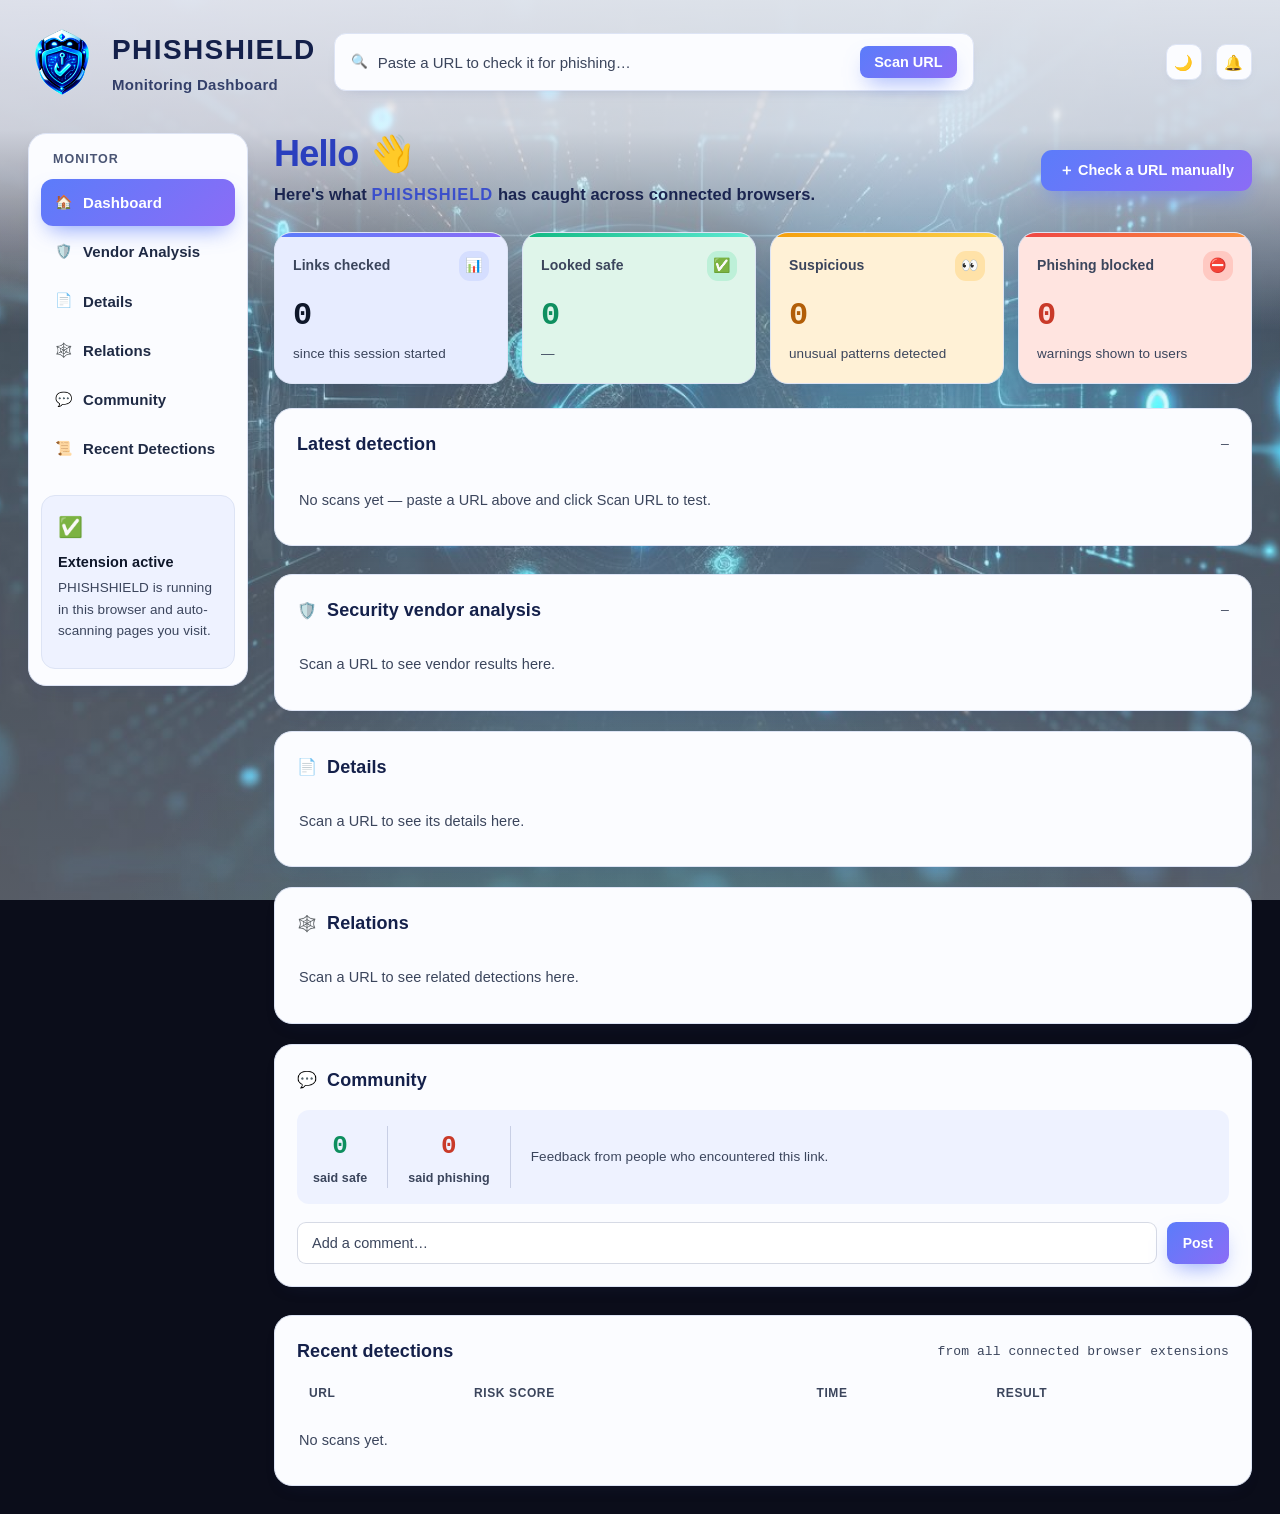
==== commit a3dc8a7b: "Fix dashboard: use api.js (matches markup) and raise backend timeout for Render cold starts" ====
--- a/public/index.html
+++ b/public/index.html
@@ -975,8 +975,13 @@
   </div>
 </div>
 
-  <script src="js/config.js"></script>
-  <script src="lib/scanner.js"></script>
-  <script src="js/index.js"></script>
+<!-- Local Firebase Compatibility SDKs -->
+<script src="js/firebase-app-compat.js"></script>
+<script src="js/firebase-database-compat.js"></script>
+
+<!-- Project Config & Application Logic -->
+<script src="js/config.js"></script>
+<script src="lib/scanner.js"></script>
+<script src="js/api.js"></script>
 </body>
 </html>
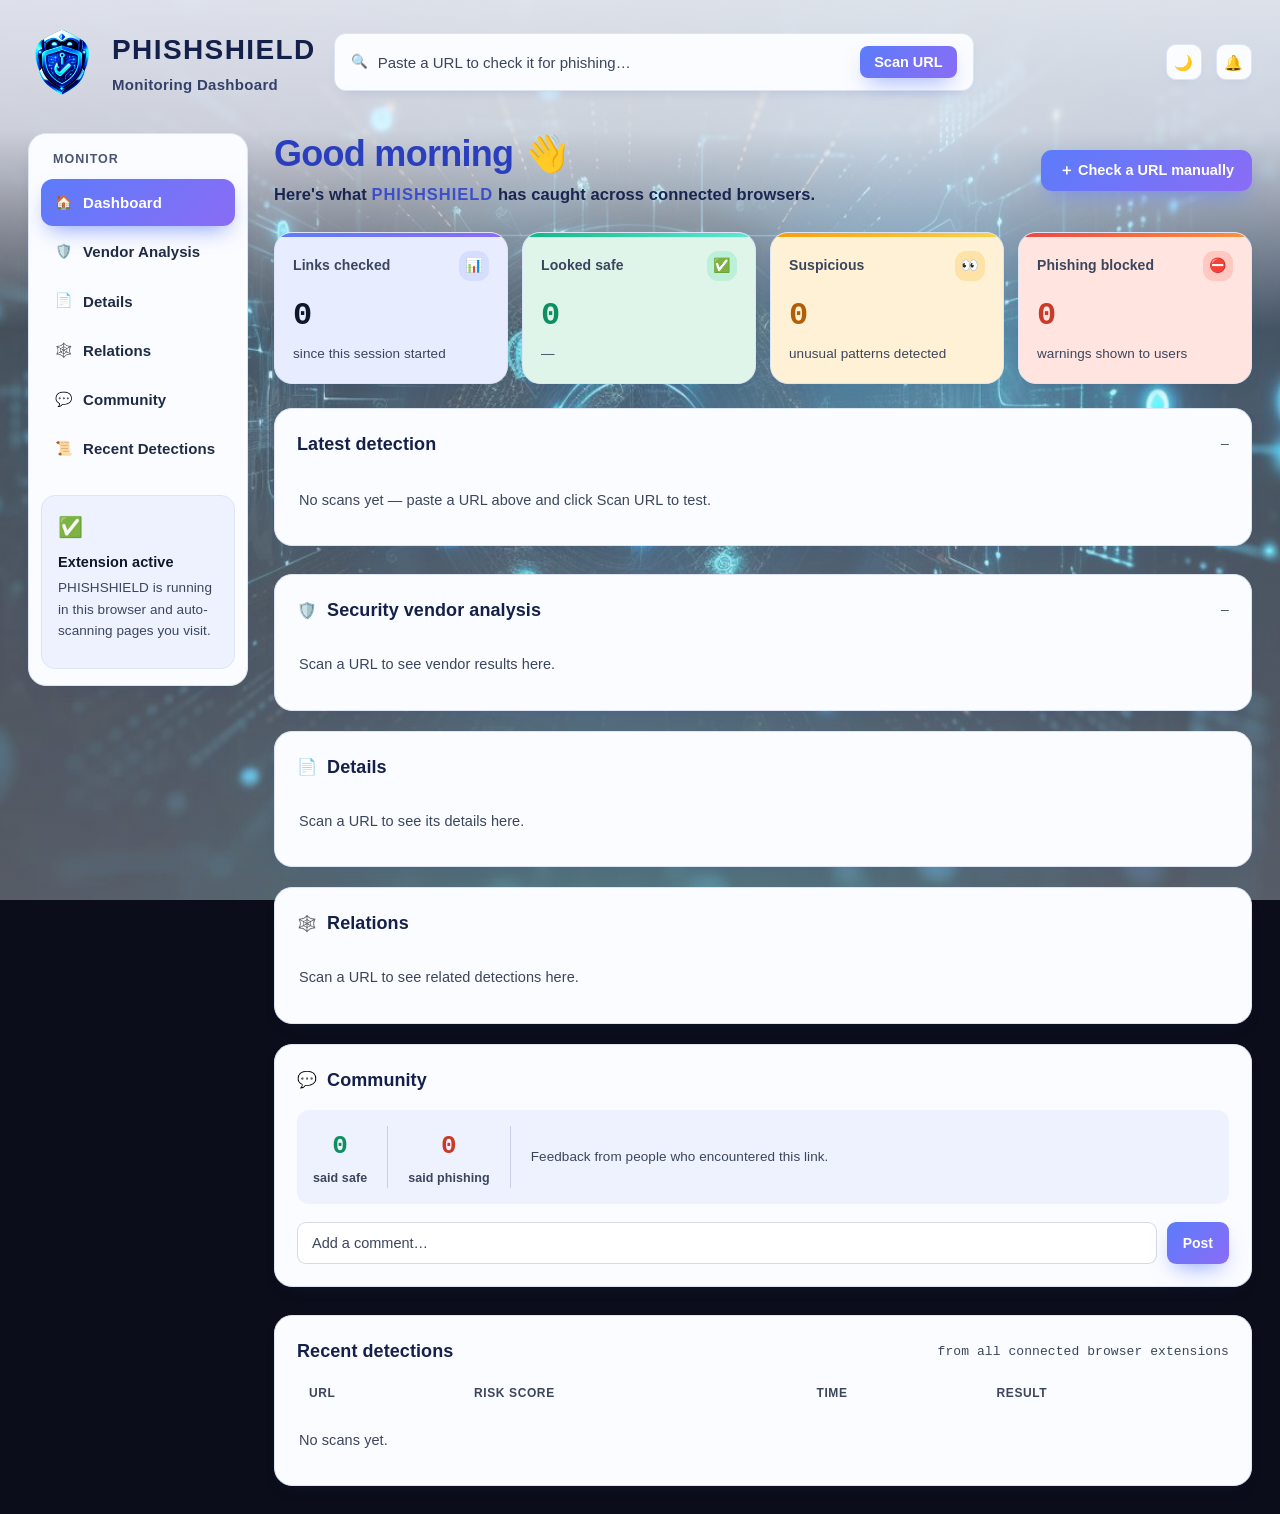
==== commit b56618d0: "Load nav.js on dashboard so sidebar tabs switch sections on click" ====
--- a/public/index.html
+++ b/public/index.html
@@ -188,6 +188,7 @@
   .ring-txt .n{ font-family:var(--mono); font-size:23px; font-weight:800; }
   .ring-txt .d{ font-size:10px; color:var(--text-dim); margin-top:2px; text-align:center; }
   .verdict{ font-size:12px; font-weight:700; padding:6px 14px; border-radius:20px; }
+  .verdict-unverified{ display:inline-block; margin-top:8px; font-size:11px; font-weight:700; padding:5px 12px; border-radius:20px; background:#FDF2E0; color:#E08A1E; border:1px solid #F3D9A6; }
 
   .url-meta{ display:flex; flex-direction:column; gap:12px; }
   .url-meta .name{ font-family:var(--mono); font-size:13.5px; font-weight:700; word-break:break-all; background:var(--panel-soft); padding:10px 14px; border-radius:10px; }
@@ -983,5 +984,6 @@
 <script src="js/config.js"></script>
 <script src="lib/scanner.js"></script>
 <script src="js/api.js"></script>
+<script src="js/nav.js"></script>
 </body>
 </html>
